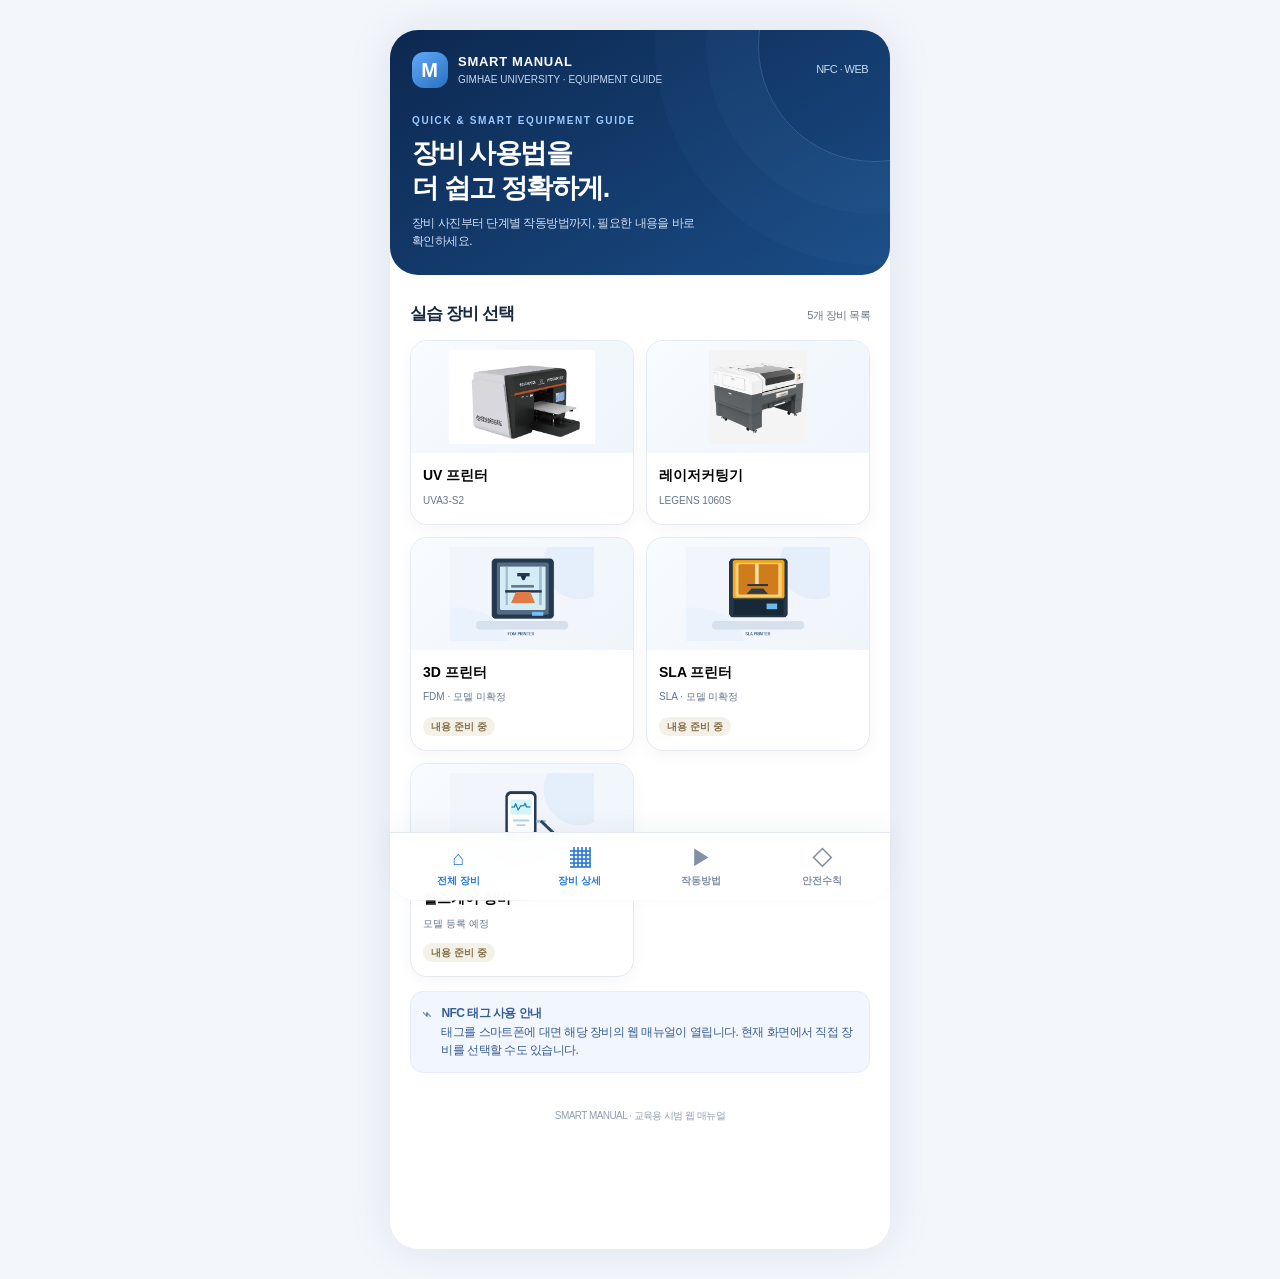
==== index.html @ 63b36c7f "Add files via upload" ====
<!doctype html>
<html lang="ko">
<head>
  <meta charset="utf-8">
  <meta name="viewport" content="width=device-width, initial-scale=1, viewport-fit=cover">
  <meta name="theme-color" content="#102e57">
  <meta name="description" content="SMART MANUAL | 장비별 NFC 스마트 매뉴얼 · 작동 영상, 안전수칙, 문제해결">
  <title>SMART MANUAL | 장비 스마트 매뉴얼</title>
  <link rel="icon" href="assets/images/uv_printer.png" type="image/png">
  <link rel="stylesheet" href="styles.css">
  <script defer src="content.js"></script>
  <script defer src="app.js"></script>
</head>
<body>
  <div id="app" aria-live="polite">
    <div class="boot">SMART MANUAL<br><span>장비 매뉴얼을 불러오는 중…</span></div>
  </div>
  <noscript>이 매뉴얼을 보려면 브라우저의 JavaScript 기능을 켜 주세요.</noscript>
</body>
</html>
---- styles.css ----
:root{--navy:#102e57;--navy2:#194b86;--blue:#2778d8;--blueSoft:#eaf3ff;--ink:#172945;--muted:#65758c;--paper:#fff;--bg:#f3f6fb;--line:#e5eaf2;--shadow:0 12px 36px rgba(17,45,82,.11);color-scheme:light}
*{box-sizing:border-box}html{scroll-behavior:smooth}body{margin:0;background:var(--bg);color:var(--ink);font-family:-apple-system,BlinkMacSystemFont,"Apple SD Gothic Neo","Malgun Gothic", "Noto Sans KR", sans-serif;letter-spacing:-.035em;line-height:1.55}
button,a{font:inherit}button{cursor:pointer}a{color:inherit;text-decoration:none}button:focus-visible,a:focus-visible{outline:3px solid #7eb7ff;outline-offset:2px}img{display:block;max-width:100%}
.shell{min-height:100vh;max-width:500px;margin:auto;background:#fff;box-shadow:0 0 48px rgba(21,48,90,.09);padding-bottom:100px}.masthead{background:linear-gradient(150deg,#0c2850,#1a4c86);padding:22px 22px 24px;color:white;border-radius:0 0 28px 28px;position:relative;overflow:hidden}.masthead:after{content:"";position:absolute;width:230px;height:230px;right:-100px;top:-100px;border:1px solid #8fc0fa3b;border-radius:50%;box-shadow:0 0 0 52px #78b7ff08,0 0 0 103px #78b7ff08;pointer-events:none}.brandline{display:flex;align-items:center;justify-content:space-between;gap:10px;position:relative;z-index:1}.brand{display:flex;align-items:center;gap:10px;font-size:13px;font-weight:900;letter-spacing:.055em}.brand-mark{width:36px;height:36px;border-radius:12px;background:linear-gradient(140deg,#63a8fb,#2772bf);display:grid;place-items:center;color:white;font-weight:900;font-size:20px}.brand .subline{font-size:10px;font-weight:500;letter-spacing:0;color:#c2d7f5}.brand-text{display:grid;gap:0}.iconbtn{width:36px;height:36px;display:grid;place-items:center;background:#ffffff17;border:1px solid #ffffff35;border-radius:11px;color:white}.mast-copy{position:relative;z-index:1;margin-top:25px}.mast-copy .eyebrow{font-size:10px;letter-spacing:.16em;color:#9cc7ff;font-weight:800}.mast-copy h1{font-size:27px;line-height:1.3;letter-spacing:-.055em;margin:7px 0 8px;color:white}.mast-copy p{font-size:12px;color:#cfdef2;max-width:290px;margin:0}.small-mast{padding-bottom:24px}.small-mast .mast-copy{margin-top:16px}.small-mast .mast-copy h1{font-size:23px}.top-back{display:flex;align-items:center;gap:6px;background:transparent;color:white;border:0;padding:2px 0;font-size:12px}.brand-end{font-size:11px;color:#c7daed}
.body{padding:22px 20px}.section-head{display:flex;justify-content:space-between;align-items:baseline;gap:12px;margin:4px 0 13px}.section-head h2{font-size:17px;letter-spacing:-.055em;margin:0}.section-head small{font-size:11px;color:var(--muted)}.muted{color:var(--muted)}.eyebrow-dark{color:var(--blue);font-size:11px;font-weight:900;letter-spacing:.12em}
.grid-equipment{display:grid;grid-template-columns:1fr 1fr;gap:12px}.equipment-card{border:1px solid var(--line);border-radius:17px;overflow:hidden;background:#fff;box-shadow:0 5px 16px rgba(15,42,78,.035);text-align:left;padding:0;transition:transform .16s,border-color .16s}.equipment-card:active,.nav-card:active,.other-item:active{transform:scale(.98)}.equipment-card img{width:100%;height:112px;object-fit:contain;background:linear-gradient(135deg,#f8fbff,#eff5fb);padding:9px}.equipment-card-content{padding:12px}.equipment-card strong{display:block;font-size:14px}.equipment-card span{font-size:10px;color:var(--muted)}.tag{font-size:10px;padding:4px 8px;border-radius:99px;white-space:nowrap;background:#e9f2ff;color:#2b68b4;font-weight:800}.tag.draft{background:#f4f1e9;color:#857047}
.hero-photo{background:linear-gradient(145deg,#eaf2fc,#f7faff);border:1px solid #e1ebf8;border-radius:22px;overflow:hidden;padding:17px;position:relative}.hero-photo img{width:100%;height:200px;object-fit:contain;filter:drop-shadow(0 12px 14px #1c31541a)}.hero-chip{position:absolute;top:13px;left:14px;background:white;color:#245f9f;border:1px solid #dfebfa;box-shadow:0 2px 9px #15395c10;padding:5px 10px;border-radius:999px;font-size:10px;font-weight:800}.device-intro{padding:19px 1px 6px}.device-intro .model{color:var(--blue);font-size:12px;font-weight:800}.device-intro h2{margin:5px 0 5px;font-size:25px;letter-spacing:-.07em}.device-intro p{margin:0;color:var(--muted);font-size:13px}
.menu-grid{display:grid;grid-template-columns:1fr 1fr;gap:11px;margin:20px 0 26px}.nav-card{display:block;text-align:left;padding:15px 14px 14px;border:1px solid var(--line);border-radius:17px;background:white;box-shadow:0 3px 15px #112a5010;transition:transform .16s}.nav-icon{display:grid;place-items:center;background:#eaf3ff;color:#256cbb;width:39px;height:39px;border-radius:12px;font-size:22px;margin-bottom:11px}.nav-card strong{display:block;font-size:14px}.nav-card small{display:block;font-size:11px;color:var(--muted);margin-top:3px}.nav-card:disabled{opacity:.45;cursor:not-allowed}
.other-block{border-top:1px solid var(--line);padding-top:19px;margin-top:2px}.other-list{display:grid;grid-template-columns:repeat(4,minmax(0,1fr));gap:7px}.other-item{text-align:center;border:0;background:transparent;min-width:0;padding:4px 0 0;display:grid;justify-items:center;gap:6px;transition:transform .16s}.other-thumb{width:51px;height:51px;display:grid;place-items:center;background:#f0f4fa;border:1px solid #e4eaf1;border-radius:13px;overflow:hidden;padding:4px}.other-thumb img{width:100%;height:100%;object-fit:contain}.other-item span{font-size:10px;line-height:1.3;color:#4f5d70;overflow-wrap:anywhere}.bottombar{position:fixed;max-width:500px;width:100%;bottom:0;left:50%;transform:translateX(-50%);background:#fffffff2;backdrop-filter:blur(16px);box-shadow:0 -8px 25px #132c510a;border-top:1px solid var(--line);display:flex;padding:8px 8px calc(7px + env(safe-area-inset-bottom,0px));z-index:20}.bottombar button{flex:1;border:0;background:transparent;color:#8190a4;display:flex;align-items:center;flex-direction:column;gap:3px;padding:5px 0;font-size:10px;font-weight:700}.bottombar button.active{color:var(--blue)}.bottombar .symbol{font-size:20px;height:24px;line-height:24px}
.notice{display:flex;gap:10px;border-radius:13px;background:#f2f6ff;color:#385e92;border:1px solid #e3edff;font-size:12px;padding:12px;margin:14px 0}.notice.warn{background:#fff9ed;color:#956419;border-color:#f9e7be}.notice > .notice-icon{font-size:18px;flex-shrink:0;line-height:1.1}.notice p{margin:0}.steps-list{display:grid;gap:9px;margin-top:13px}.step-row{border:1px solid var(--line);border-radius:15px;background:white;text-align:left;padding:13px;display:flex;align-items:center;gap:12px}.step-number{width:34px;height:34px;border-radius:11px;background:#e9f3ff;color:#2370c4;display:grid;place-items:center;font-size:12px;font-weight:900;flex-shrink:0}.step-row-main{flex:1}.step-row-main strong{font-size:13px;display:block}.step-row-main small{font-size:11px;color:var(--muted);display:block;margin-top:3px}.chevron{color:#7da1c7;font-size:22px}
.progress{display:flex;gap:3px;margin:15px 0 23px}.progress i{display:block;flex:1;background:#dce8f7;height:4px;border-radius:10px}.progress i.done{background:var(--blue)}.guide-heading .badge-line{display:flex;align-items:center;justify-content:space-between;gap:12px}.guide-heading h2{font-size:22px;letter-spacing:-.055em;margin:9px 0}.guide-heading p{margin:0;font-size:11px;color:var(--muted)}
.media-box{height:auto;aspect-ratio:16/9;margin:16px 0 18px;border-radius:17px;background:#103664;position:relative;overflow:hidden}.media-box img,.media-box video{width:100%;height:100%;object-fit:cover}.media-box img{object-fit:contain;background:linear-gradient(145deg,#dfedfa,#f8fbff);padding:10px}.media-box video{position:absolute;inset:0;display:none;background:black}.media-box .media-overlay{pointer-events:none;position:absolute;bottom:10px;left:10px;right:10px;color:#fff;display:flex;align-items:center;justify-content:space-between;gap:8px}.media-pill{font-size:10px;background:#112e51dc;padding:6px 9px;border-radius:9px;letter-spacing:0}.video-play{width:36px;height:36px;border-radius:50%;background:#ffffffd9;display:grid;place-items:center;color:#1c5da4;font-size:18px}.media-box.playing img{display:none}.media-box.playing video{display:block}.media-box.playing .video-play{display:none}
.info-card{border:1px solid var(--line);border-radius:17px;background:#fff;margin:11px 0;padding:15px 15px}.info-card .linehead{display:flex;align-items:center;gap:8px;font-size:13px;font-weight:900;margin-bottom:7px}.mini-icon{width:26px;height:26px;border-radius:9px;display:grid;place-items:center;background:#edf5ff;color:#1e6cb7;flex-shrink:0}.info-card p,.info-card ul{margin:0;font-size:13px;color:#394a62}.info-card ul{padding-left:20px}.info-card ul li+li{margin-top:3px}.done-card{background:#f1faf6;border-color:#d4eee0}.done-card .mini-icon{background:#d6f2e4;color:#138755}.caution-card{background:#fffbf1;border-color:#f5e8cb}.caution-card .mini-icon{background:#fff0c9;color:#a06e14}.nav-actions{display:flex;gap:10px;margin:19px 0}.action{flex:1;border:0;border-radius:13px;padding:14px 12px;font-size:13px;font-weight:900;background:#1a62b0;color:#fff}.action.secondary{border:1px solid #cfddec;color:#2a5582;background:#fff}.action:disabled{opacity:.36;cursor:not-allowed}
.rule{display:flex;gap:13px;align-items:flex-start;border:1px solid var(--line);border-radius:16px;padding:16px;margin:11px 0}.rule-mark{font-size:24px;width:45px;height:45px;border-radius:14px;background:#edf5ff;display:grid;place-items:center;flex-shrink:0}.rule strong{font-size:14px}.rule p{margin:5px 0 0;font-size:12px;color:var(--muted)}details.problem{border:1px solid var(--line);border-radius:13px;margin:9px 0;padding:0 14px;background:white}details.problem summary{list-style:none;cursor:pointer;padding:15px 0;display:flex;align-items:center;gap:10px;font-weight:800;font-size:13px}details.problem summary::-webkit-details-marker{display:none}details.problem summary:after{content:'+';font-size:20px;color:#6390ba;margin-left:auto}details.problem[open] summary:after{content:'−'}details.problem .answer{border-top:1px solid var(--line);padding:14px 0;font-size:12px;color:#4c5c6e}.spec-table{width:100%;border-collapse:collapse}.spec-table th,.spec-table td{text-align:left;padding:12px 4px;border-bottom:1px solid var(--line);font-size:12px}.spec-table th{color:var(--muted);font-weight:700;width:34%}.empty{border:1px dashed #c8d7e8;border-radius:16px;padding:33px 20px;margin:20px 0;text-align:center;background:#f7faff}.empty strong{display:block;font-size:15px}.empty p{font-size:12px;color:var(--muted);margin:8px auto 0}.sitefoot{font-size:10px;color:#91a0b3;text-align:center;margin:35px 0 3px}.boot{text-align:center;margin:35vh auto 0;color:#17437b;font-size:24px;font-weight:900}.boot span{font-size:12px;color:#718299;font-weight:400}
@media(min-width:800px){.shell{margin:30px auto;border-radius:28px;overflow:hidden;min-height:calc(100vh - 60px)}.masthead{border-radius:0 0 28px 28px}.bottombar{border-radius:0 0 26px 26px}}@media(prefers-reduced-motion:reduce){html{scroll-behavior:auto}*{transition:none!important}}
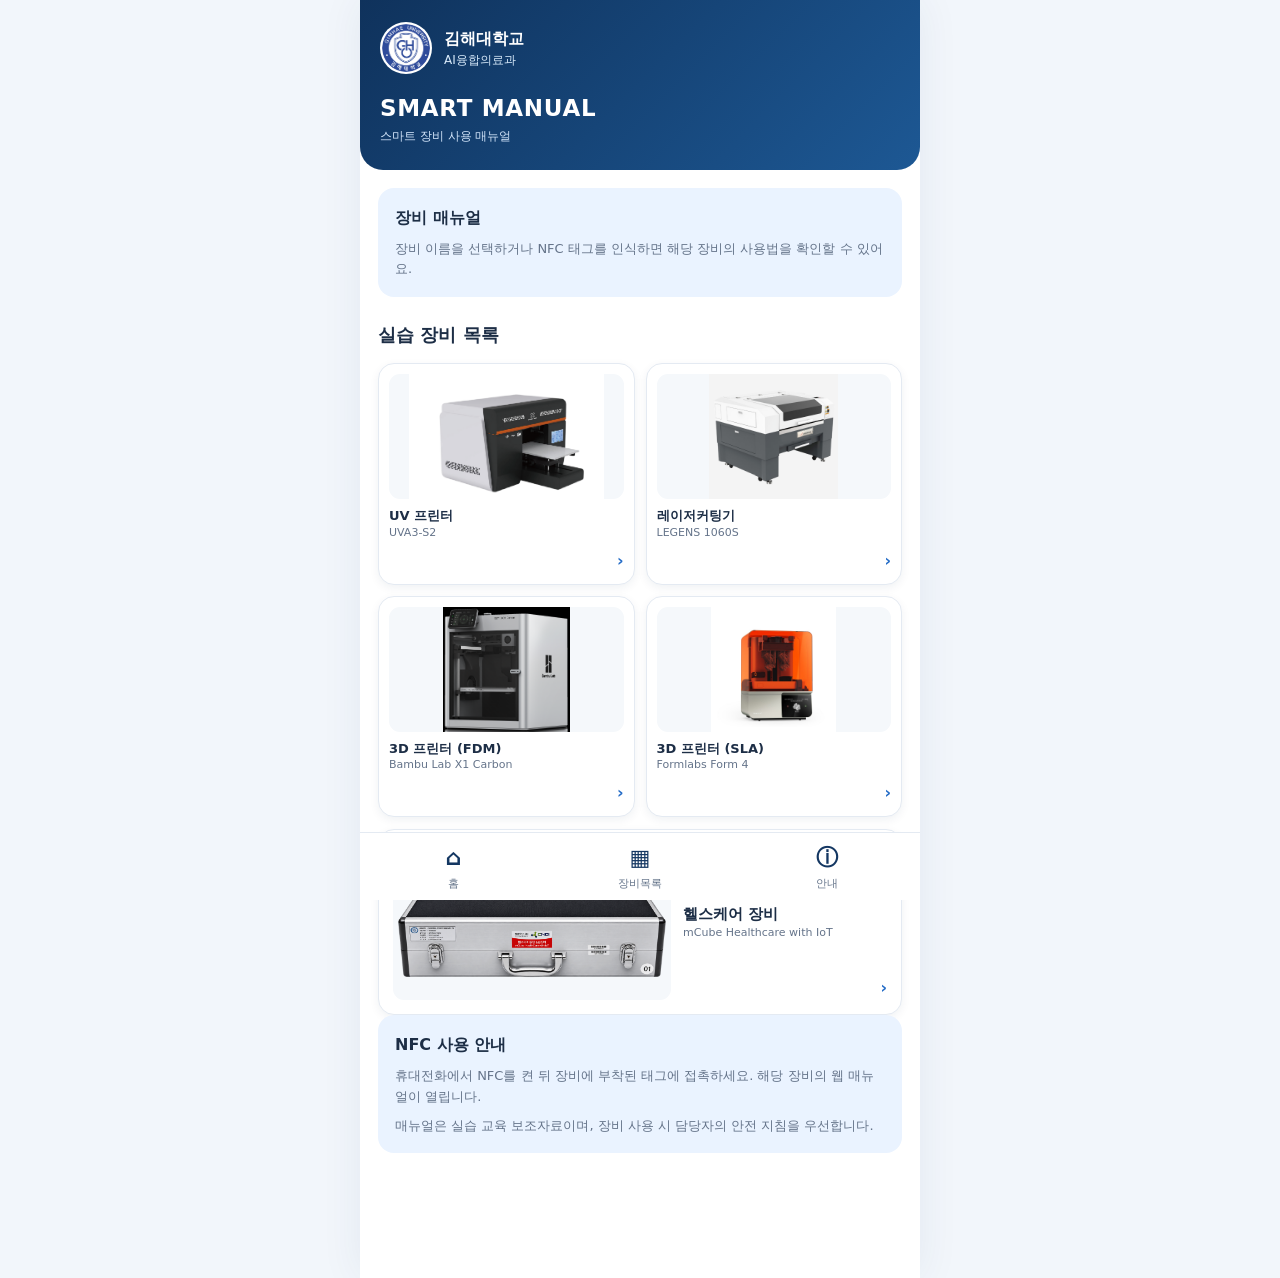
==== commit ddfcd840: "Add files via upload" ====
--- a/index.html
+++ b/index.html
@@ -1,20 +1 @@
-<!doctype html>
-<html lang="ko">
-<head>
-  <meta charset="utf-8">
-  <meta name="viewport" content="width=device-width, initial-scale=1, viewport-fit=cover">
-  <meta name="theme-color" content="#102e57">
-  <meta name="description" content="SMART MANUAL | 장비별 NFC 스마트 매뉴얼 · 작동 영상, 안전수칙, 문제해결">
-  <title>SMART MANUAL | 장비 스마트 매뉴얼</title>
-  <link rel="icon" href="assets/images/uv_printer.png" type="image/png">
-  <link rel="stylesheet" href="styles.css">
-  <script defer src="content.js"></script>
-  <script defer src="app.js"></script>
-</head>
-<body>
-  <div id="app" aria-live="polite">
-    <div class="boot">SMART MANUAL<br><span>장비 매뉴얼을 불러오는 중…</span></div>
-  </div>
-  <noscript>이 매뉴얼을 보려면 브라우저의 JavaScript 기능을 켜 주세요.</noscript>
-</body>
-</html>
+<!doctype html><html lang="ko"><head><meta charset="utf-8"><meta name="viewport" content="width=device-width,initial-scale=1"><meta name="theme-color" content="#174479"><title>SMART MANUAL | 김해대학교 AI융합의료과</title><link rel="stylesheet" href="styles.css"><script defer src="data.js"></script><script defer src="app.js"></script></head><body data-device="home"><div id="app"><div class="loading">SMART MANUAL · 매뉴얼을 불러오는 중입니다.</div></div></body></html>
--- a/styles.css
+++ b/styles.css
@@ -1,15 +1 @@
-:root{--navy:#102e57;--navy2:#194b86;--blue:#2778d8;--blueSoft:#eaf3ff;--ink:#172945;--muted:#65758c;--paper:#fff;--bg:#f3f6fb;--line:#e5eaf2;--shadow:0 12px 36px rgba(17,45,82,.11);color-scheme:light}
-*{box-sizing:border-box}html{scroll-behavior:smooth}body{margin:0;background:var(--bg);color:var(--ink);font-family:-apple-system,BlinkMacSystemFont,"Apple SD Gothic Neo","Malgun Gothic", "Noto Sans KR", sans-serif;letter-spacing:-.035em;line-height:1.55}
-button,a{font:inherit}button{cursor:pointer}a{color:inherit;text-decoration:none}button:focus-visible,a:focus-visible{outline:3px solid #7eb7ff;outline-offset:2px}img{display:block;max-width:100%}
-.shell{min-height:100vh;max-width:500px;margin:auto;background:#fff;box-shadow:0 0 48px rgba(21,48,90,.09);padding-bottom:100px}.masthead{background:linear-gradient(150deg,#0c2850,#1a4c86);padding:22px 22px 24px;color:white;border-radius:0 0 28px 28px;position:relative;overflow:hidden}.masthead:after{content:"";position:absolute;width:230px;height:230px;right:-100px;top:-100px;border:1px solid #8fc0fa3b;border-radius:50%;box-shadow:0 0 0 52px #78b7ff08,0 0 0 103px #78b7ff08;pointer-events:none}.brandline{display:flex;align-items:center;justify-content:space-between;gap:10px;position:relative;z-index:1}.brand{display:flex;align-items:center;gap:10px;font-size:13px;font-weight:900;letter-spacing:.055em}.brand-mark{width:36px;height:36px;border-radius:12px;background:linear-gradient(140deg,#63a8fb,#2772bf);display:grid;place-items:center;color:white;font-weight:900;font-size:20px}.brand .subline{font-size:10px;font-weight:500;letter-spacing:0;color:#c2d7f5}.brand-text{display:grid;gap:0}.iconbtn{width:36px;height:36px;display:grid;place-items:center;background:#ffffff17;border:1px solid #ffffff35;border-radius:11px;color:white}.mast-copy{position:relative;z-index:1;margin-top:25px}.mast-copy .eyebrow{font-size:10px;letter-spacing:.16em;color:#9cc7ff;font-weight:800}.mast-copy h1{font-size:27px;line-height:1.3;letter-spacing:-.055em;margin:7px 0 8px;color:white}.mast-copy p{font-size:12px;color:#cfdef2;max-width:290px;margin:0}.small-mast{padding-bottom:24px}.small-mast .mast-copy{margin-top:16px}.small-mast .mast-copy h1{font-size:23px}.top-back{display:flex;align-items:center;gap:6px;background:transparent;color:white;border:0;padding:2px 0;font-size:12px}.brand-end{font-size:11px;color:#c7daed}
-.body{padding:22px 20px}.section-head{display:flex;justify-content:space-between;align-items:baseline;gap:12px;margin:4px 0 13px}.section-head h2{font-size:17px;letter-spacing:-.055em;margin:0}.section-head small{font-size:11px;color:var(--muted)}.muted{color:var(--muted)}.eyebrow-dark{color:var(--blue);font-size:11px;font-weight:900;letter-spacing:.12em}
-.grid-equipment{display:grid;grid-template-columns:1fr 1fr;gap:12px}.equipment-card{border:1px solid var(--line);border-radius:17px;overflow:hidden;background:#fff;box-shadow:0 5px 16px rgba(15,42,78,.035);text-align:left;padding:0;transition:transform .16s,border-color .16s}.equipment-card:active,.nav-card:active,.other-item:active{transform:scale(.98)}.equipment-card img{width:100%;height:112px;object-fit:contain;background:linear-gradient(135deg,#f8fbff,#eff5fb);padding:9px}.equipment-card-content{padding:12px}.equipment-card strong{display:block;font-size:14px}.equipment-card span{font-size:10px;color:var(--muted)}.tag{font-size:10px;padding:4px 8px;border-radius:99px;white-space:nowrap;background:#e9f2ff;color:#2b68b4;font-weight:800}.tag.draft{background:#f4f1e9;color:#857047}
-.hero-photo{background:linear-gradient(145deg,#eaf2fc,#f7faff);border:1px solid #e1ebf8;border-radius:22px;overflow:hidden;padding:17px;position:relative}.hero-photo img{width:100%;height:200px;object-fit:contain;filter:drop-shadow(0 12px 14px #1c31541a)}.hero-chip{position:absolute;top:13px;left:14px;background:white;color:#245f9f;border:1px solid #dfebfa;box-shadow:0 2px 9px #15395c10;padding:5px 10px;border-radius:999px;font-size:10px;font-weight:800}.device-intro{padding:19px 1px 6px}.device-intro .model{color:var(--blue);font-size:12px;font-weight:800}.device-intro h2{margin:5px 0 5px;font-size:25px;letter-spacing:-.07em}.device-intro p{margin:0;color:var(--muted);font-size:13px}
-.menu-grid{display:grid;grid-template-columns:1fr 1fr;gap:11px;margin:20px 0 26px}.nav-card{display:block;text-align:left;padding:15px 14px 14px;border:1px solid var(--line);border-radius:17px;background:white;box-shadow:0 3px 15px #112a5010;transition:transform .16s}.nav-icon{display:grid;place-items:center;background:#eaf3ff;color:#256cbb;width:39px;height:39px;border-radius:12px;font-size:22px;margin-bottom:11px}.nav-card strong{display:block;font-size:14px}.nav-card small{display:block;font-size:11px;color:var(--muted);margin-top:3px}.nav-card:disabled{opacity:.45;cursor:not-allowed}
-.other-block{border-top:1px solid var(--line);padding-top:19px;margin-top:2px}.other-list{display:grid;grid-template-columns:repeat(4,minmax(0,1fr));gap:7px}.other-item{text-align:center;border:0;background:transparent;min-width:0;padding:4px 0 0;display:grid;justify-items:center;gap:6px;transition:transform .16s}.other-thumb{width:51px;height:51px;display:grid;place-items:center;background:#f0f4fa;border:1px solid #e4eaf1;border-radius:13px;overflow:hidden;padding:4px}.other-thumb img{width:100%;height:100%;object-fit:contain}.other-item span{font-size:10px;line-height:1.3;color:#4f5d70;overflow-wrap:anywhere}.bottombar{position:fixed;max-width:500px;width:100%;bottom:0;left:50%;transform:translateX(-50%);background:#fffffff2;backdrop-filter:blur(16px);box-shadow:0 -8px 25px #132c510a;border-top:1px solid var(--line);display:flex;padding:8px 8px calc(7px + env(safe-area-inset-bottom,0px));z-index:20}.bottombar button{flex:1;border:0;background:transparent;color:#8190a4;display:flex;align-items:center;flex-direction:column;gap:3px;padding:5px 0;font-size:10px;font-weight:700}.bottombar button.active{color:var(--blue)}.bottombar .symbol{font-size:20px;height:24px;line-height:24px}
-.notice{display:flex;gap:10px;border-radius:13px;background:#f2f6ff;color:#385e92;border:1px solid #e3edff;font-size:12px;padding:12px;margin:14px 0}.notice.warn{background:#fff9ed;color:#956419;border-color:#f9e7be}.notice > .notice-icon{font-size:18px;flex-shrink:0;line-height:1.1}.notice p{margin:0}.steps-list{display:grid;gap:9px;margin-top:13px}.step-row{border:1px solid var(--line);border-radius:15px;background:white;text-align:left;padding:13px;display:flex;align-items:center;gap:12px}.step-number{width:34px;height:34px;border-radius:11px;background:#e9f3ff;color:#2370c4;display:grid;place-items:center;font-size:12px;font-weight:900;flex-shrink:0}.step-row-main{flex:1}.step-row-main strong{font-size:13px;display:block}.step-row-main small{font-size:11px;color:var(--muted);display:block;margin-top:3px}.chevron{color:#7da1c7;font-size:22px}
-.progress{display:flex;gap:3px;margin:15px 0 23px}.progress i{display:block;flex:1;background:#dce8f7;height:4px;border-radius:10px}.progress i.done{background:var(--blue)}.guide-heading .badge-line{display:flex;align-items:center;justify-content:space-between;gap:12px}.guide-heading h2{font-size:22px;letter-spacing:-.055em;margin:9px 0}.guide-heading p{margin:0;font-size:11px;color:var(--muted)}
-.media-box{height:auto;aspect-ratio:16/9;margin:16px 0 18px;border-radius:17px;background:#103664;position:relative;overflow:hidden}.media-box img,.media-box video{width:100%;height:100%;object-fit:cover}.media-box img{object-fit:contain;background:linear-gradient(145deg,#dfedfa,#f8fbff);padding:10px}.media-box video{position:absolute;inset:0;display:none;background:black}.media-box .media-overlay{pointer-events:none;position:absolute;bottom:10px;left:10px;right:10px;color:#fff;display:flex;align-items:center;justify-content:space-between;gap:8px}.media-pill{font-size:10px;background:#112e51dc;padding:6px 9px;border-radius:9px;letter-spacing:0}.video-play{width:36px;height:36px;border-radius:50%;background:#ffffffd9;display:grid;place-items:center;color:#1c5da4;font-size:18px}.media-box.playing img{display:none}.media-box.playing video{display:block}.media-box.playing .video-play{display:none}
-.info-card{border:1px solid var(--line);border-radius:17px;background:#fff;margin:11px 0;padding:15px 15px}.info-card .linehead{display:flex;align-items:center;gap:8px;font-size:13px;font-weight:900;margin-bottom:7px}.mini-icon{width:26px;height:26px;border-radius:9px;display:grid;place-items:center;background:#edf5ff;color:#1e6cb7;flex-shrink:0}.info-card p,.info-card ul{margin:0;font-size:13px;color:#394a62}.info-card ul{padding-left:20px}.info-card ul li+li{margin-top:3px}.done-card{background:#f1faf6;border-color:#d4eee0}.done-card .mini-icon{background:#d6f2e4;color:#138755}.caution-card{background:#fffbf1;border-color:#f5e8cb}.caution-card .mini-icon{background:#fff0c9;color:#a06e14}.nav-actions{display:flex;gap:10px;margin:19px 0}.action{flex:1;border:0;border-radius:13px;padding:14px 12px;font-size:13px;font-weight:900;background:#1a62b0;color:#fff}.action.secondary{border:1px solid #cfddec;color:#2a5582;background:#fff}.action:disabled{opacity:.36;cursor:not-allowed}
-.rule{display:flex;gap:13px;align-items:flex-start;border:1px solid var(--line);border-radius:16px;padding:16px;margin:11px 0}.rule-mark{font-size:24px;width:45px;height:45px;border-radius:14px;background:#edf5ff;display:grid;place-items:center;flex-shrink:0}.rule strong{font-size:14px}.rule p{margin:5px 0 0;font-size:12px;color:var(--muted)}details.problem{border:1px solid var(--line);border-radius:13px;margin:9px 0;padding:0 14px;background:white}details.problem summary{list-style:none;cursor:pointer;padding:15px 0;display:flex;align-items:center;gap:10px;font-weight:800;font-size:13px}details.problem summary::-webkit-details-marker{display:none}details.problem summary:after{content:'+';font-size:20px;color:#6390ba;margin-left:auto}details.problem[open] summary:after{content:'−'}details.problem .answer{border-top:1px solid var(--line);padding:14px 0;font-size:12px;color:#4c5c6e}.spec-table{width:100%;border-collapse:collapse}.spec-table th,.spec-table td{text-align:left;padding:12px 4px;border-bottom:1px solid var(--line);font-size:12px}.spec-table th{color:var(--muted);font-weight:700;width:34%}.empty{border:1px dashed #c8d7e8;border-radius:16px;padding:33px 20px;margin:20px 0;text-align:center;background:#f7faff}.empty strong{display:block;font-size:15px}.empty p{font-size:12px;color:var(--muted);margin:8px auto 0}.sitefoot{font-size:10px;color:#91a0b3;text-align:center;margin:35px 0 3px}.boot{text-align:center;margin:35vh auto 0;color:#17437b;font-size:24px;font-weight:900}.boot span{font-size:12px;color:#718299;font-weight:400}
-@media(min-width:800px){.shell{margin:30px auto;border-radius:28px;overflow:hidden;min-height:calc(100vh - 60px)}.masthead{border-radius:0 0 28px 28px}.bottombar{border-radius:0 0 26px 26px}}@media(prefers-reduced-motion:reduce){html{scroll-behavior:auto}*{transition:none!important}}
+:root{--navy:#143762;--blue:#246cc7;--blue2:#428bdc;--pale:#eaf3ff;--muted:#65748a;--ink:#1d2e46;--line:#e4eaf2;--bg:#f2f6fb;color-scheme:light}*{box-sizing:border-box}html{scroll-behavior:smooth}body{margin:0;background:var(--bg);font-family:system-ui,-apple-system,'Malgun Gothic','Apple SD Gothic Neo',sans-serif;color:var(--ink);line-height:1.6}button,a{font:inherit}button{cursor:pointer}a{color:inherit;text-decoration:none}button:focus-visible,a:focus-visible,summary:focus-visible{outline:3px solid #82b4f5;outline-offset:3px}.shell{min-height:100vh;max-width:560px;margin:auto;background:white;box-shadow:0 0 40px #17385d12;padding-bottom:83px}.hero{padding:22px 20px 24px;background:linear-gradient(135deg,#0f325c,#1d5894);border-radius:0 0 23px 23px;color:white}.brand{display:flex;align-items:center;gap:12px;width:max-content}.logo{width:52px;height:52px;object-fit:contain;border-radius:50%;background:#fff;padding:2px}.brand strong,.brand small{display:block}.brand strong{font-size:16px}.brand small{font-size:12px;color:#d8eafa}.hero-title{font-size:23px;font-weight:850;margin-top:16px;letter-spacing:.03em}.hero-sub{font-size:12px;color:#d3e5fa}main{padding:18px}h1,h2,h3,h4,p{margin-top:0}h2{font-size:18px;margin-bottom:13px}h3{font-size:19px;margin-bottom:10px}h4{font-size:14px;margin:20px 0 8px}.intro,.notice{background:var(--pale);border-radius:16px;padding:17px;margin-bottom:24px}.intro p,.notice p{font-size:13px;color:var(--muted);margin:8px 0 0}.device-grid{display:grid;grid-template-columns:repeat(2,minmax(0,1fr));gap:11px}.device-tile{border:1px solid var(--line);border-radius:16px;padding:10px;display:flex;flex-direction:column;gap:8px;min-width:0;background:white;box-shadow:0 3px 10px #102e5710}.device-tile img{width:100%;height:125px;object-fit:contain;border-radius:11px;background:#f5f8fb}.device-tile strong{display:block;font-size:13px;line-height:1.35}.device-tile small{display:block;color:var(--muted);font-size:11px;line-height:1.4;word-break:break-word}.device-tile>span{align-self:flex-end;color:var(--blue);font-weight:bold}.device-tile.wide{margin-top:12px;display:grid;grid-template-columns:1.5fr 1fr auto;align-items:center;gap:12px;padding:14px}.device-tile.wide img{height:auto;aspect-ratio:16/9}.device-tile.wide strong{font-size:15px}.back-link{display:block;color:var(--blue);font-size:13px;font-weight:700;margin-bottom:14px}.equipment-head{margin-bottom:22px}.big-photo{width:100%;height:235px;display:grid;place-items:center;border-radius:17px;background:#f5f8fc;border:1px solid var(--line);overflow:hidden;padding:14px}.big-photo img{width:100%;height:100%;object-fit:contain}.equipment-head .type{color:var(--blue);font-weight:700;font-size:12px;margin-top:14px}.equipment-head h1{font-size:22px;margin:3px 0}.equipment-head .model{font-size:15px;color:#4a6280;font-weight:700}.equipment-head p:not(.model){font-size:13px;color:var(--muted)}.location{background:var(--pale);color:var(--navy);border-radius:9px;padding:9px 12px;font-size:13px;font-weight:700}.tabs{display:flex;gap:5px;overflow-x:auto;padding-bottom:8px;margin-bottom:16px;scrollbar-width:thin}.tabs button{flex:0 0 auto;border:1px solid var(--line);background:white;border-radius:11px;padding:9px 10px;color:var(--muted);font-size:12px;font-weight:700}.tabs button.selected{background:var(--navy);color:white;border-color:var(--navy)}.tab-content{padding-bottom:10px}.step-list{display:grid;gap:8px;margin-bottom:18px}.step-button{border:1px solid var(--line);padding:12px;border-radius:13px;background:#fff;text-align:left;display:flex;align-items:center;gap:11px;width:100%}.step-button.active{border-color:var(--blue);background:#f0f7ff}.step-num{font-size:17px;font-weight:850;color:var(--blue)}.step-button strong,.step-button small{display:block}.step-button strong{font-size:13px}.step-button small{font-size:11px;color:var(--muted)}.step-button .arrow{margin-left:auto;color:var(--blue);font-size:19px}.step-detail{border:1px solid #cfe2fa;border-radius:15px;padding:16px;scroll-margin-top:15px}.eyebrow{font-size:11px;color:var(--blue);font-weight:800}.step-detail p{font-size:13px}.step-detail ol,.trouble ol,.substep ol{padding-left:22px;margin:8px 0 16px;font-size:13px}.step-detail li,.trouble li,.substep li{margin-bottom:6px}.warning{background:#fff5e9;color:#78522c;padding:11px;border-left:3px solid #e6a74e;border-radius:8px;font-size:12px;margin:14px 0}.video-placeholder{border:1px dashed #b3cce9;background:#f4f8ff;color:var(--blue);border-radius:12px;padding:20px;display:flex;flex-direction:column;align-items:center;font-size:20px}.video-placeholder span{font-size:13px;font-weight:800}.video-placeholder small{font-size:11px;color:var(--muted)}.step-actions{display:flex;gap:10px;margin-top:14px}.step-actions button{width:50%;border:1px solid #bed5ee;border-radius:10px;padding:10px;background:#fff;color:var(--navy)}.step-actions .primary{background:var(--blue);color:white;border-color:var(--blue)}button:disabled{opacity:.35;cursor:not-allowed}.substep,.trouble{border:1px solid var(--line);border-radius:11px;margin:8px 0;padding:10px 12px;background:white}.substep summary,.trouble summary{cursor:pointer;font-weight:700;font-size:13px}.path{font-size:12px;color:var(--blue);margin-top:10px}.cards{display:grid;gap:10px}.line-card{padding:14px;border:1px solid var(--line);border-radius:12px}.line-card strong{font-size:14px}.line-card p{font-size:12px;color:var(--muted);margin:6px 0 0}.trouble-content{border-top:1px solid var(--line);margin-top:12px;padding-top:12px;font-size:13px}.trouble-content p{color:var(--muted)}.spec-row{padding:12px 2px;border-bottom:1px solid var(--line);display:grid;grid-template-columns:110px 1fr;gap:12px;font-size:13px}.spec-row span{color:var(--muted)}.spec-row strong{font-weight:650}.spec-row a{color:var(--blue);text-decoration:underline}.other{margin-top:28px;padding-top:18px;border-top:1px solid var(--line)}.other .device-tile img{height:83px}.other .device-tile strong{font-size:12px}.bottom{position:fixed;bottom:0;left:50%;transform:translateX(-50%);width:min(100%,560px);background:#fff;border-top:1px solid var(--line);height:68px;display:grid;grid-template-columns:repeat(3,1fr);z-index:3}.bottom a{display:flex;flex-direction:column;align-items:center;justify-content:center;font-size:22px;color:var(--navy);font-weight:700}.bottom small{font-size:11px;font-weight:500;color:var(--muted)}.loading{padding:30px;text-align:center}@media(max-width:360px){main{padding:12px}.device-grid{gap:7px}.device-tile{padding:7px}.device-tile img{height:100px}.device-tile.wide{grid-template-columns:1.2fr 1fr auto;gap:8px}.device-tile.wide strong{font-size:13px}.spec-row{grid-template-columns:90px 1fr}}
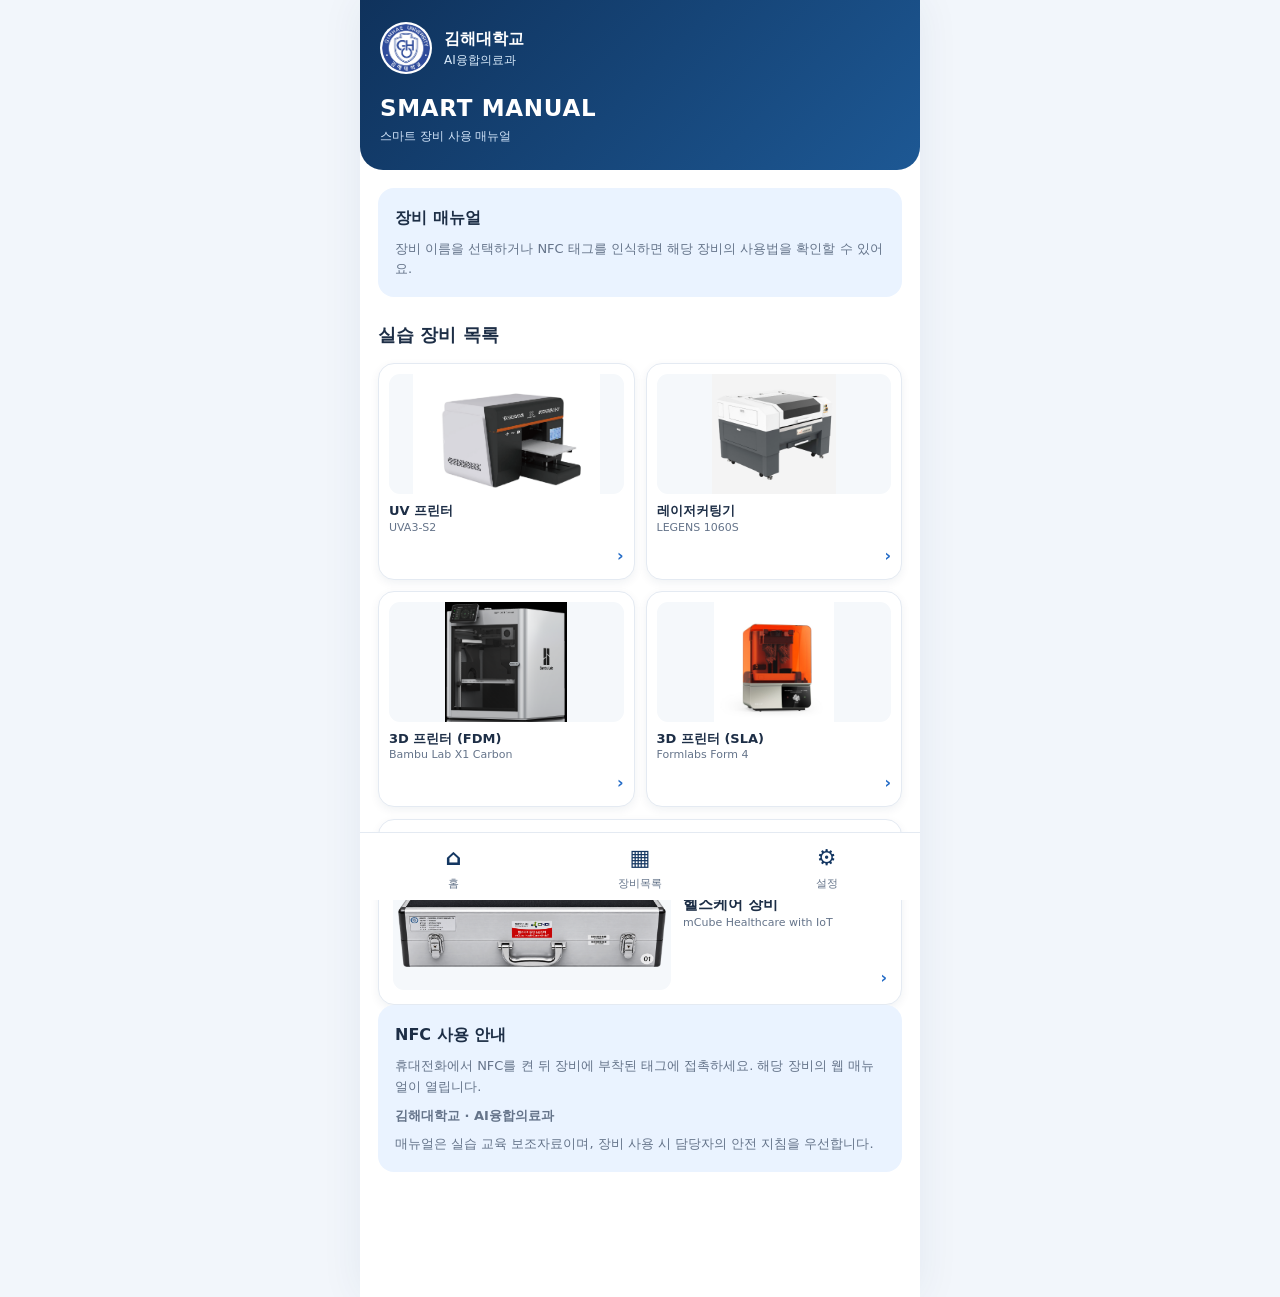
==== commit 3d5400b9: "Add files via upload" ====
--- a/index.html
+++ b/index.html
@@ -1 +1,16 @@
-<!doctype html><html lang="ko"><head><meta charset="utf-8"><meta name="viewport" content="width=device-width,initial-scale=1"><meta name="theme-color" content="#174479"><title>SMART MANUAL | 김해대학교 AI융합의료과</title><link rel="stylesheet" href="styles.css"><script defer src="data.js"></script><script defer src="app.js"></script></head><body data-device="home"><div id="app"><div class="loading">SMART MANUAL · 매뉴얼을 불러오는 중입니다.</div></div></body></html>+<!doctype html>
+<html lang="ko">
+<head>
+<meta charset="utf-8">
+<meta name="viewport" content="width=device-width, initial-scale=1, viewport-fit=cover">
+<meta name="theme-color" content="#174479">
+<title>김해대학교 AI융합의료과 | SMART MANUAL</title>
+<link rel="stylesheet" href="./styles.css">
+<script defer src="./data.js"></script>
+<script defer src="./app.js"></script>
+</head>
+<body data-device="home">
+<div id="app"><div class="loading">SMART MANUAL 화면을 불러오는 중입니다.</div></div>
+<noscript>이 웹 매뉴얼은 JavaScript를 활성화해야 볼 수 있습니다.</noscript>
+</body>
+</html>
--- a/styles.css
+++ b/styles.css
@@ -1 +1,13 @@
 :root{--navy:#143762;--blue:#246cc7;--blue2:#428bdc;--pale:#eaf3ff;--muted:#65748a;--ink:#1d2e46;--line:#e4eaf2;--bg:#f2f6fb;color-scheme:light}*{box-sizing:border-box}html{scroll-behavior:smooth}body{margin:0;background:var(--bg);font-family:system-ui,-apple-system,'Malgun Gothic','Apple SD Gothic Neo',sans-serif;color:var(--ink);line-height:1.6}button,a{font:inherit}button{cursor:pointer}a{color:inherit;text-decoration:none}button:focus-visible,a:focus-visible,summary:focus-visible{outline:3px solid #82b4f5;outline-offset:3px}.shell{min-height:100vh;max-width:560px;margin:auto;background:white;box-shadow:0 0 40px #17385d12;padding-bottom:83px}.hero{padding:22px 20px 24px;background:linear-gradient(135deg,#0f325c,#1d5894);border-radius:0 0 23px 23px;color:white}.brand{display:flex;align-items:center;gap:12px;width:max-content}.logo{width:52px;height:52px;object-fit:contain;border-radius:50%;background:#fff;padding:2px}.brand strong,.brand small{display:block}.brand strong{font-size:16px}.brand small{font-size:12px;color:#d8eafa}.hero-title{font-size:23px;font-weight:850;margin-top:16px;letter-spacing:.03em}.hero-sub{font-size:12px;color:#d3e5fa}main{padding:18px}h1,h2,h3,h4,p{margin-top:0}h2{font-size:18px;margin-bottom:13px}h3{font-size:19px;margin-bottom:10px}h4{font-size:14px;margin:20px 0 8px}.intro,.notice{background:var(--pale);border-radius:16px;padding:17px;margin-bottom:24px}.intro p,.notice p{font-size:13px;color:var(--muted);margin:8px 0 0}.device-grid{display:grid;grid-template-columns:repeat(2,minmax(0,1fr));gap:11px}.device-tile{border:1px solid var(--line);border-radius:16px;padding:10px;display:flex;flex-direction:column;gap:8px;min-width:0;background:white;box-shadow:0 3px 10px #102e5710}.device-tile img{width:100%;height:125px;object-fit:contain;border-radius:11px;background:#f5f8fb}.device-tile strong{display:block;font-size:13px;line-height:1.35}.device-tile small{display:block;color:var(--muted);font-size:11px;line-height:1.4;word-break:break-word}.device-tile>span{align-self:flex-end;color:var(--blue);font-weight:bold}.device-tile.wide{margin-top:12px;display:grid;grid-template-columns:1.5fr 1fr auto;align-items:center;gap:12px;padding:14px}.device-tile.wide img{height:auto;aspect-ratio:16/9}.device-tile.wide strong{font-size:15px}.back-link{display:block;color:var(--blue);font-size:13px;font-weight:700;margin-bottom:14px}.equipment-head{margin-bottom:22px}.big-photo{width:100%;height:235px;display:grid;place-items:center;border-radius:17px;background:#f5f8fc;border:1px solid var(--line);overflow:hidden;padding:14px}.big-photo img{width:100%;height:100%;object-fit:contain}.equipment-head .type{color:var(--blue);font-weight:700;font-size:12px;margin-top:14px}.equipment-head h1{font-size:22px;margin:3px 0}.equipment-head .model{font-size:15px;color:#4a6280;font-weight:700}.equipment-head p:not(.model){font-size:13px;color:var(--muted)}.location{background:var(--pale);color:var(--navy);border-radius:9px;padding:9px 12px;font-size:13px;font-weight:700}.tabs{display:flex;gap:5px;overflow-x:auto;padding-bottom:8px;margin-bottom:16px;scrollbar-width:thin}.tabs button{flex:0 0 auto;border:1px solid var(--line);background:white;border-radius:11px;padding:9px 10px;color:var(--muted);font-size:12px;font-weight:700}.tabs button.selected{background:var(--navy);color:white;border-color:var(--navy)}.tab-content{padding-bottom:10px}.step-list{display:grid;gap:8px;margin-bottom:18px}.step-button{border:1px solid var(--line);padding:12px;border-radius:13px;background:#fff;text-align:left;display:flex;align-items:center;gap:11px;width:100%}.step-button.active{border-color:var(--blue);background:#f0f7ff}.step-num{font-size:17px;font-weight:850;color:var(--blue)}.step-button strong,.step-button small{display:block}.step-button strong{font-size:13px}.step-button small{font-size:11px;color:var(--muted)}.step-button .arrow{margin-left:auto;color:var(--blue);font-size:19px}.step-detail{border:1px solid #cfe2fa;border-radius:15px;padding:16px;scroll-margin-top:15px}.eyebrow{font-size:11px;color:var(--blue);font-weight:800}.step-detail p{font-size:13px}.step-detail ol,.trouble ol,.substep ol{padding-left:22px;margin:8px 0 16px;font-size:13px}.step-detail li,.trouble li,.substep li{margin-bottom:6px}.warning{background:#fff5e9;color:#78522c;padding:11px;border-left:3px solid #e6a74e;border-radius:8px;font-size:12px;margin:14px 0}.video-placeholder{border:1px dashed #b3cce9;background:#f4f8ff;color:var(--blue);border-radius:12px;padding:20px;display:flex;flex-direction:column;align-items:center;font-size:20px}.video-placeholder span{font-size:13px;font-weight:800}.video-placeholder small{font-size:11px;color:var(--muted)}.step-actions{display:flex;gap:10px;margin-top:14px}.step-actions button{width:50%;border:1px solid #bed5ee;border-radius:10px;padding:10px;background:#fff;color:var(--navy)}.step-actions .primary{background:var(--blue);color:white;border-color:var(--blue)}button:disabled{opacity:.35;cursor:not-allowed}.substep,.trouble{border:1px solid var(--line);border-radius:11px;margin:8px 0;padding:10px 12px;background:white}.substep summary,.trouble summary{cursor:pointer;font-weight:700;font-size:13px}.path{font-size:12px;color:var(--blue);margin-top:10px}.cards{display:grid;gap:10px}.line-card{padding:14px;border:1px solid var(--line);border-radius:12px}.line-card strong{font-size:14px}.line-card p{font-size:12px;color:var(--muted);margin:6px 0 0}.trouble-content{border-top:1px solid var(--line);margin-top:12px;padding-top:12px;font-size:13px}.trouble-content p{color:var(--muted)}.spec-row{padding:12px 2px;border-bottom:1px solid var(--line);display:grid;grid-template-columns:110px 1fr;gap:12px;font-size:13px}.spec-row span{color:var(--muted)}.spec-row strong{font-weight:650}.spec-row a{color:var(--blue);text-decoration:underline}.other{margin-top:28px;padding-top:18px;border-top:1px solid var(--line)}.other .device-tile img{height:83px}.other .device-tile strong{font-size:12px}.bottom{position:fixed;bottom:0;left:50%;transform:translateX(-50%);width:min(100%,560px);background:#fff;border-top:1px solid var(--line);height:68px;display:grid;grid-template-columns:repeat(3,1fr);z-index:3}.bottom a{display:flex;flex-direction:column;align-items:center;justify-content:center;font-size:22px;color:var(--navy);font-weight:700}.bottom small{font-size:11px;font-weight:500;color:var(--muted)}.loading{padding:30px;text-align:center}@media(max-width:360px){main{padding:12px}.device-grid{gap:7px}.device-tile{padding:7px}.device-tile img{height:100px}.device-tile.wide{grid-template-columns:1.2fr 1fr auto;gap:8px}.device-tile.wide strong{font-size:13px}.spec-row{grid-template-columns:90px 1fr}}
+
+/* SMART MANUAL 초보자용 GitHub Pages 재구성 */
+html{scroll-padding-bottom:80px}
+.device-tile{min-height:195px}
+.device-tile img{height:120px;object-fit:contain}
+.device-tile.wide{min-height:0}
+.device-tile.wide img{object-fit:contain}
+@media(max-width:370px){.device-tile{min-height:182px}.device-tile img{height:102px}}
+.settings-card{margin:26px 0 0;padding:18px;border-radius:14px;background:#eff5fc}
+.settings-card h2{margin-bottom:7px}
+.settings-card p{font-size:13px;color:#526780;margin-bottom:9px}
+.settings-card a{color:#246cc7;text-decoration:underline}
